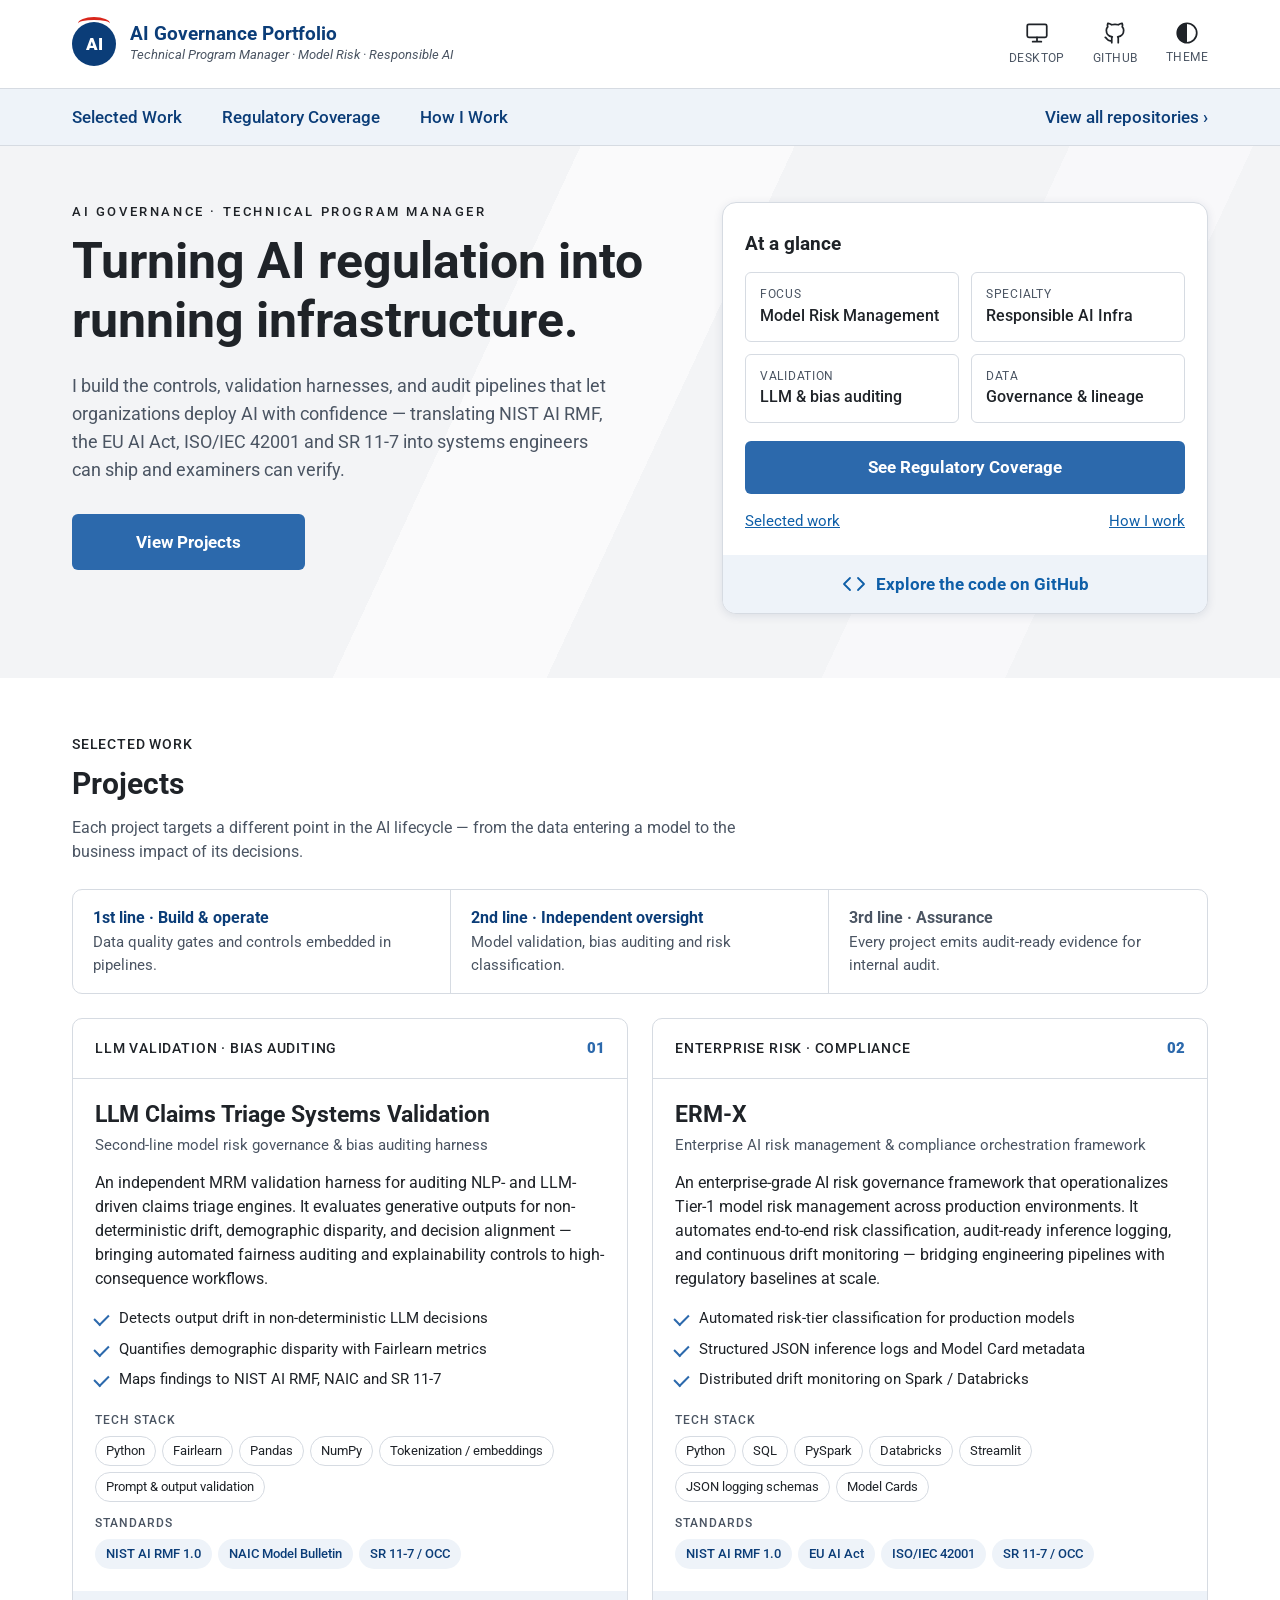
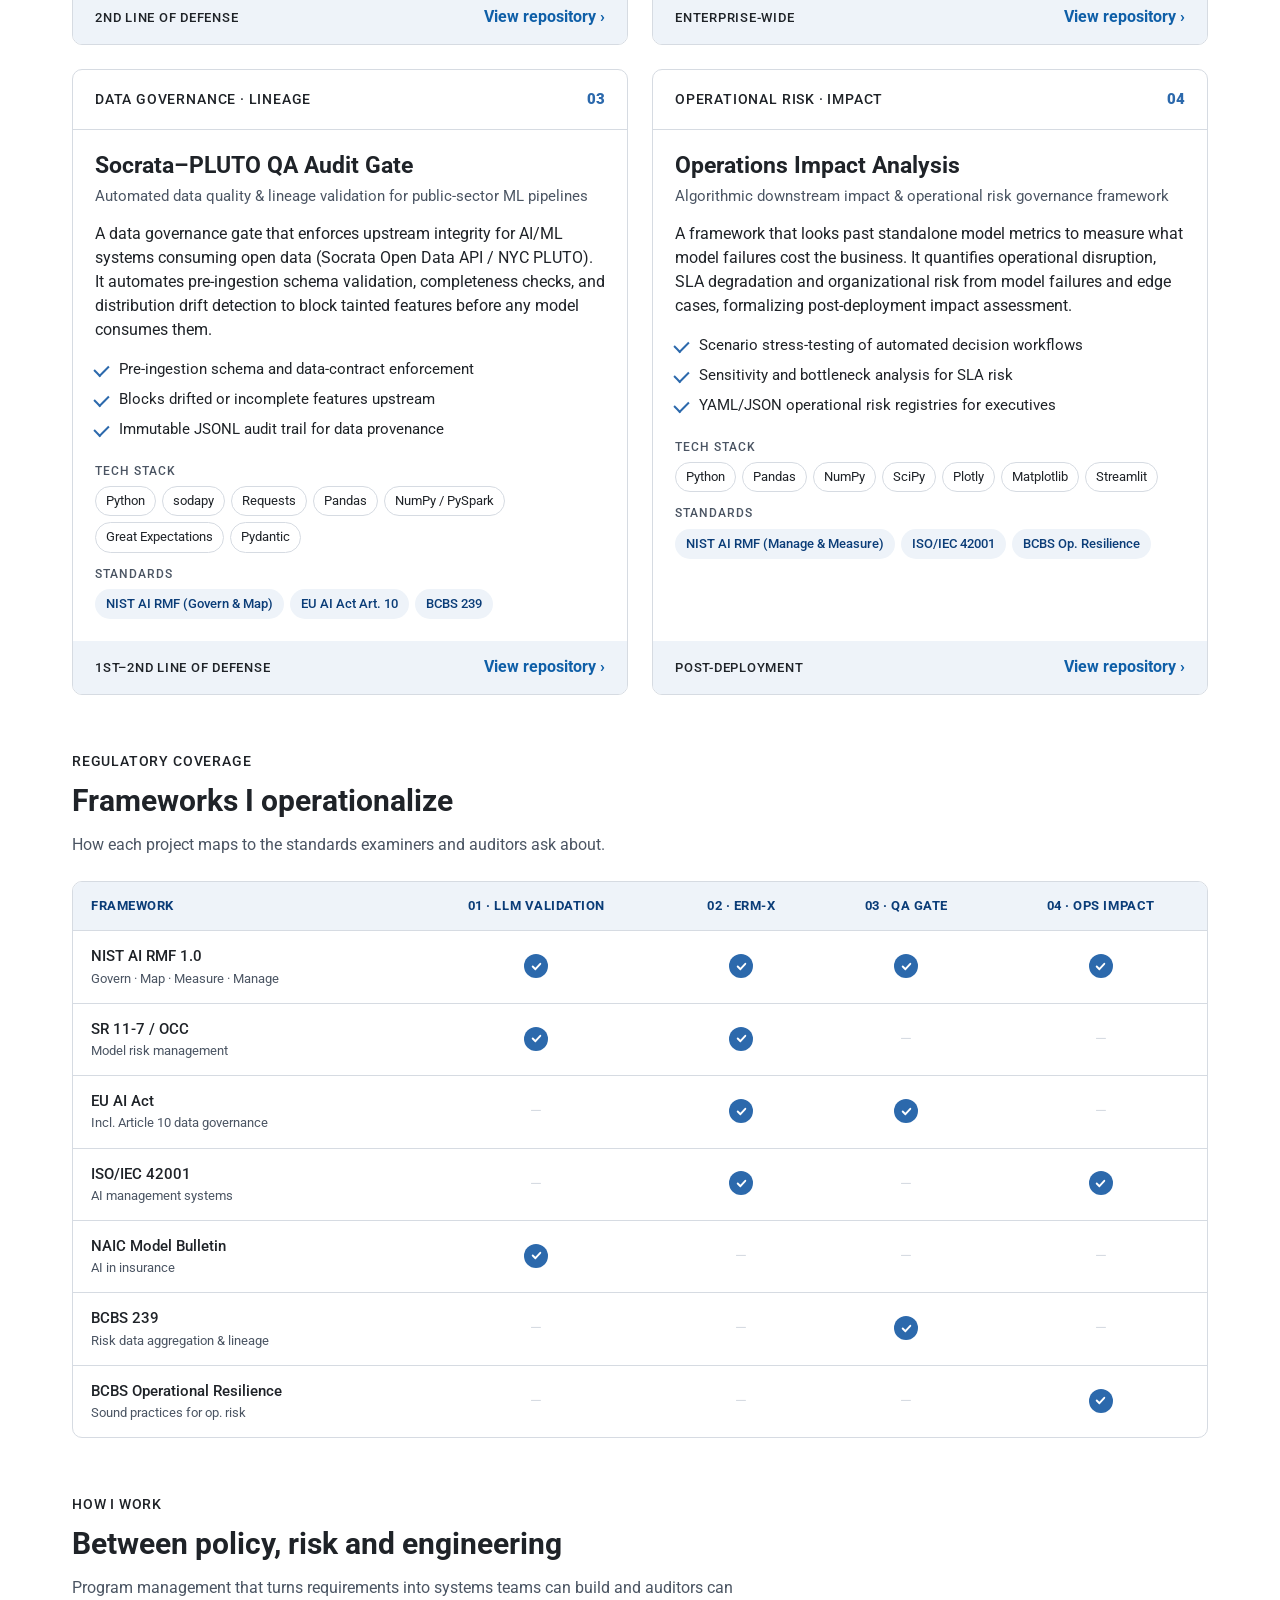
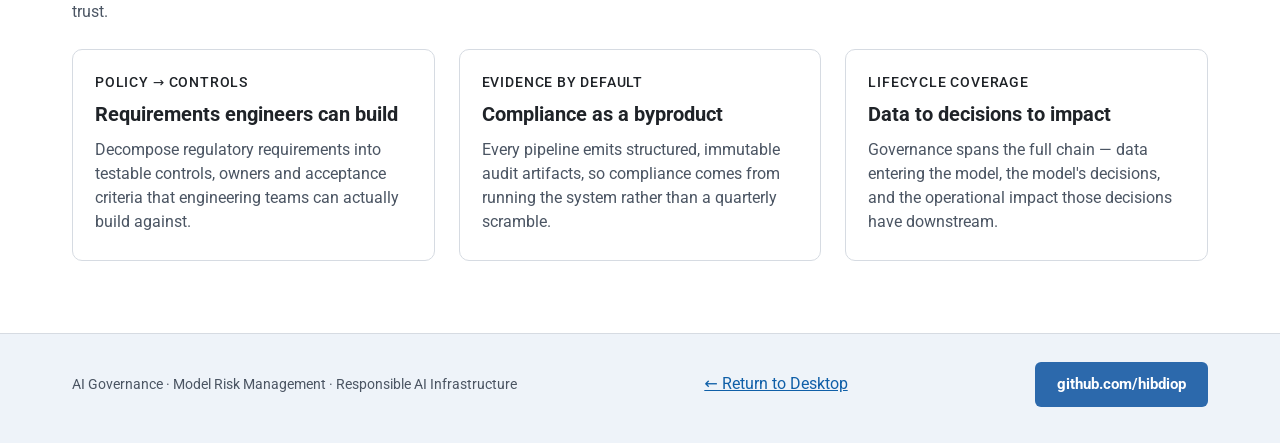
==== projects.html @ 86de0903 "Add projects page and Calendly desktop shortcuts" ====
<!doctype html>
<html lang="en">
<head>
<meta charset="utf-8">
<meta name="viewport" content="width=device-width, initial-scale=1">
<title>Bineta Diop | Project Portfolio</title>
<link rel="preconnect" href="https://fonts.googleapis.com">
<link href="https://fonts.googleapis.com/css2?family=Roboto:wght@400;500;700;900&display=swap" rel="stylesheet">
<style>
:root{
  --bg:#ffffff; --band:#eef3f9; --hero:#f3f4f6; --surface:#ffffff; --tint:#eef3f9;
  --ink:#1f2328; --muted:#4b5563; --line:#d6dbe2;
  --brand:#0b3d78; --link:#0f5fa8; --btn:#2c69ac; --btn-hover:#255a94; --accent:#d9261c;
  --shadow:0 2px 10px rgba(16,40,80,.10);
}
@media (prefers-color-scheme: dark){
  :root:not([data-theme="light"]){
    --bg:#0f141b; --band:#16202d; --hero:#121922; --surface:#18212c; --tint:#1c2836;
    --ink:#e8edf3; --muted:#a3adba; --line:#2b3746;
    --brand:#9cc4f0; --link:#7fb6ee; --btn:#3d7fc4; --btn-hover:#4a8cd1; --accent:#ff6b5e;
    --shadow:0 2px 12px rgba(0,0,0,.4);
  }
}
:root[data-theme="dark"]{
  --bg:#0f141b; --band:#16202d; --hero:#121922; --surface:#18212c; --tint:#1c2836;
  --ink:#e8edf3; --muted:#a3adba; --line:#2b3746;
  --brand:#9cc4f0; --link:#7fb6ee; --btn:#3d7fc4; --btn-hover:#4a8cd1; --accent:#ff6b5e;
  --shadow:0 2px 12px rgba(0,0,0,.4);
}
*{box-sizing:border-box;margin:0;padding:0}
html{scroll-behavior:smooth}
body{background:var(--bg);color:var(--ink);font:16px/1.55 Roboto,system-ui,sans-serif;-webkit-font-smoothing:antialiased}
a{color:var(--link)}
.wrap{max-width:1200px;margin:0 auto;padding:0 32px}
@media(max-width:600px){.wrap{padding:0 16px}}

/* top header */
.top .wrap{display:flex;align-items:center;justify-content:space-between;height:88px;gap:16px}
.brand{display:flex;align-items:center;gap:14px;text-decoration:none;color:var(--brand)}
.mono{flex:none;width:44px;height:44px;border-radius:50%;background:var(--brand);color:var(--bg);display:grid;place-items:center;font-weight:900;font-size:17px;position:relative}
.mono::after{content:"";position:absolute;top:-5px;left:6px;right:6px;height:10px;border-top:3px solid var(--accent);border-radius:50% 50% 0 0}
.brand b{display:block;font-size:19px;font-weight:700;line-height:1.1}
.brand small{display:block;font-size:12.5px;color:var(--muted);font-style:italic}
.utils{display:flex;gap:28px}
.util{display:flex;flex-direction:column;align-items:center;gap:4px;font-size:11.5px;letter-spacing:.04em;text-transform:uppercase;color:var(--muted);text-decoration:none;background:none;border:0;font-family:inherit;cursor:pointer}
.util svg{width:26px;height:26px;stroke:var(--ink)}
@media(max-width:600px){.brand small{display:none}.brand b{font-size:16px}.utils{gap:16px}}

/* nav band */
.band{background:var(--band);border-top:1px solid var(--line);border-bottom:1px solid var(--line);position:sticky;top:0;z-index:10}
.band .wrap{display:flex;align-items:center;justify-content:space-between;height:56px;gap:20px}
.band ul{list-style:none;display:flex;gap:40px;overflow-x:auto;scrollbar-width:none}
.band a{color:var(--brand);text-decoration:none;font-weight:500;font-size:17px;white-space:nowrap}
.band a:hover{text-decoration:underline}
@media(max-width:760px){.band ul{gap:22px}.band a{font-size:15px}.band .cta{display:none}}

/* hero */
.hero{background:linear-gradient(115deg,transparent 0 38%,rgba(255,255,255,.55) 38% 52%,transparent 52% 70%,rgba(255,255,255,.4) 70% 82%,transparent 82%),var(--hero);padding:56px 0 64px}
:root[data-theme="dark"] .hero{background:var(--hero)}
@media (prefers-color-scheme: dark){:root:not([data-theme="light"]) .hero{background:var(--hero)}}
.hero .wrap{display:grid;grid-template-columns:1.1fr .9fr;gap:56px;align-items:start}
.kicker{font-size:13px;letter-spacing:.2em;text-transform:uppercase;font-weight:500}
h1{font-size:clamp(34px,4.6vw,50px);font-weight:700;line-height:1.18;margin:10px 0 22px}
.hero p.lede{font-size:18px;color:var(--muted);max-width:540px}
.btn{display:inline-flex;align-items:center;justify-content:center;gap:8px;background:var(--btn);color:#fff;font-weight:700;font-size:17px;padding:15px 64px;border-radius:6px;text-decoration:none;margin-top:30px;transition:background .2s}
.btn:hover{background:var(--btn-hover)}
.btn.sm{padding:11px 22px;font-size:15px;margin-top:0}

.panel{background:var(--surface);border-radius:14px;box-shadow:var(--shadow);overflow:hidden;border:1px solid var(--line)}
.panel .in{padding:26px 22px 22px}
.panel h2{font-size:19px;font-weight:700;margin-bottom:14px}
.fields{display:grid;grid-template-columns:1fr 1fr;gap:12px}
.field{border:1px solid var(--line);border-radius:6px;padding:12px 14px}
.field span{display:block;font-size:12px;color:var(--muted);text-transform:uppercase;letter-spacing:.06em}
.field b{font-size:16px;font-weight:500}
.panel .btn{width:100%;margin-top:18px;padding:13px}
.panel .links{display:flex;justify-content:space-between;flex-wrap:wrap;gap:8px;margin-top:16px;font-size:15px}
.panel .strip{background:var(--tint);padding:16px;display:flex;align-items:center;justify-content:center;gap:10px;font-weight:700;color:var(--link);text-decoration:none;font-size:17px}
.panel .strip svg{width:24px;height:24px;stroke:currentColor}
@media(max-width:900px){.hero .wrap{grid-template-columns:1fr}.panel{display:none}}
@media(max-width:480px){.fields{grid-template-columns:1fr}.btn{padding:15px 32px}}

/* sections */
section{padding:56px 0 0}
.box{background:var(--surface);border:1px solid var(--line);border-radius:10px}
.label{font-size:13.5px;letter-spacing:.06em;text-transform:uppercase;font-weight:500;color:var(--ink)}
.sec-title{font-size:30px;font-weight:700;margin:6px 0 8px}
.sec-sub{color:var(--muted);margin-bottom:24px;max-width:680px}

/* lines of defense */
.lod{display:grid;grid-template-columns:repeat(3,1fr);margin-bottom:24px;overflow:hidden}
.lod div{padding:16px 20px;font-size:14.5px;color:var(--muted);border-right:1px solid var(--line)}
.lod div:last-child{border-right:0}
.lod strong{display:block;color:var(--brand);font-size:15.5px;margin-bottom:2px}
.lod .off strong{color:var(--muted)}
@media(max-width:760px){.lod{grid-template-columns:1fr}.lod div{border-right:0;border-bottom:1px solid var(--line)}.lod div:last-child{border-bottom:0}}

/* projects */
.projects{display:grid;grid-template-columns:repeat(2,1fr);gap:24px}
.proj{display:flex;flex-direction:column;overflow:hidden}
.proj header{padding:18px 22px;border-bottom:1px solid var(--line);display:flex;justify-content:space-between;align-items:center;gap:12px}
.proj header .num{font-weight:900;color:var(--btn);font-size:15px}
.proj .in{padding:22px;flex:1}
.proj h3{font-size:23px;font-weight:700;line-height:1.25}
.proj .sub{color:var(--muted);font-size:15px;margin:4px 0 14px}
.proj p.desc{font-size:15.5px}
.proj ul{list-style:none;margin:16px 0 0;display:grid;gap:7px}
.proj li{font-size:15px;padding-left:24px;position:relative}
.proj li::before{content:"";position:absolute;left:2px;top:4px;width:7px;height:12px;border:solid var(--btn);border-width:0 2.5px 2.5px 0;transform:rotate(45deg)}
.meta{margin-top:20px;display:grid;gap:12px}
.meta h4{font-size:12px;letter-spacing:.08em;text-transform:uppercase;color:var(--muted);margin-bottom:6px;font-weight:500}
.tags{display:flex;flex-wrap:wrap;gap:6px}
.tag{font-size:13px;padding:4px 10px;border-radius:999px;border:1px solid var(--line)}
.tag.reg{background:var(--tint);border-color:transparent;color:var(--brand);font-weight:500}
.proj footer{background:var(--tint);padding:14px 22px;display:flex;justify-content:space-between;align-items:center;gap:12px;flex-wrap:wrap}
.proj footer .label{font-size:12.5px}
.proj footer a{font-weight:700;text-decoration:none}
.proj footer a:hover{text-decoration:underline}
@media(max-width:860px){.projects{grid-template-columns:1fr}}

/* coverage */
.matrix{overflow-x:auto}
table{width:100%;border-collapse:collapse;font-size:15px;min-width:660px}
th,td{padding:14px 18px;text-align:center;border-bottom:1px solid var(--line)}
th:first-child,td:first-child{text-align:left}
thead th{background:var(--tint);font-size:13px;letter-spacing:.04em;text-transform:uppercase;color:var(--brand);font-weight:700}
tbody tr:last-child td{border-bottom:0}
td:first-child{font-weight:500}
td small{display:block;color:var(--muted);font-weight:400;font-size:13px}
.chk{display:inline-grid;place-items:center;width:24px;height:24px;border-radius:50%;background:var(--btn)}
.chk svg{width:13px;height:13px;stroke:#fff}
.no{color:var(--line)}

/* approach */
.three{display:grid;grid-template-columns:repeat(3,1fr);gap:24px}
.three .box{padding:22px 22px 26px}
.three h3{font-size:20px;font-weight:700;margin:6px 0 8px}
.three p{color:var(--muted);font-size:15.5px}
@media(max-width:860px){.three{grid-template-columns:1fr}}

.foot{margin-top:72px;border-top:1px solid var(--line);background:var(--band)}
.foot .wrap{display:flex;justify-content:space-between;align-items:center;flex-wrap:wrap;gap:16px;padding-top:28px;padding-bottom:36px}
.foot p{color:var(--muted);font-size:14px}
</style>
</head>
<body>

<div class="top" id="top">
  <div class="wrap">
    <a class="brand" href="#top">
      <span class="mono">AI</span>
      <span><b>AI Governance Portfolio</b><small>Technical Program Manager · Model Risk · Responsible AI</small></span>
    </a>
    <div class="utils">
      <a class="util" href="./">
        <svg viewBox="0 0 24 24" fill="none" stroke-width="1.6" stroke-linecap="round" stroke-linejoin="round"><rect x="3" y="4" width="18" height="12" rx="1.5"/><path d="M8 20h8M12 16v4"/></svg>Desktop</a>
      <a class="util" href="https://github.com/hibdiop" target="_blank" rel="noopener">
        <svg viewBox="0 0 24 24" fill="none" stroke-width="1.6" stroke-linecap="round" stroke-linejoin="round"><path d="M9 19c-4.3 1.4-4.3-2.5-6-3m12 5v-3.5c0-1 .1-1.4-.5-2 2.8-.3 5.5-1.4 5.5-6a4.6 4.6 0 0 0-1.3-3.2 4.2 4.2 0 0 0-.1-3.2s-1.1-.3-3.5 1.3a12.3 12.3 0 0 0-6.2 0C6.5 2.8 5.4 3.1 5.4 3.1a4.2 4.2 0 0 0-.1 3.2A4.6 4.6 0 0 0 4 9.5c0 4.6 2.7 5.7 5.5 6-.6.6-.6 1.2-.5 2V21"/></svg>GitHub</a>
      <button class="util" id="themeBtn" aria-label="Toggle theme">
        <svg viewBox="0 0 24 24" fill="none" stroke-width="1.6"><circle cx="12" cy="12" r="9"/><path d="M12 3a9 9 0 0 0 0 18z" fill="var(--ink)" stroke="none"/></svg>Theme</button>
    </div>
  </div>
</div>

<nav class="band">
  <div class="wrap">
    <ul>
      <li><a href="#projects">Selected Work</a></li>
      <li><a href="#coverage">Regulatory Coverage</a></li>
      <li><a href="#approach">How I Work</a></li>
    </ul>
    <a class="cta" href="https://github.com/hibdiop" target="_blank" rel="noopener">View all repositories ›</a>
  </div>
</nav>

<div class="hero">
  <div class="wrap">
    <div>
      <div class="kicker">AI Governance · Technical Program Manager</div>
      <h1>Turning AI regulation into running infrastructure.</h1>
      <p class="lede">I build the controls, validation harnesses, and audit pipelines that let organizations deploy AI with confidence — translating NIST AI RMF, the EU AI Act, ISO/IEC 42001 and SR 11-7 into systems engineers can ship and examiners can verify.</p>
      <a class="btn" href="#projects">View Projects</a>
    </div>

    <aside class="panel">
      <div class="in">
        <h2>At a glance</h2>
        <div class="fields">
          <div class="field"><span>Focus</span><b>Model Risk Management</b></div>
          <div class="field"><span>Specialty</span><b>Responsible AI Infra</b></div>
          <div class="field"><span>Validation</span><b>LLM &amp; bias auditing</b></div>
          <div class="field"><span>Data</span><b>Governance &amp; lineage</b></div>
        </div>
        <a class="btn" href="#coverage">See Regulatory Coverage</a>
        <div class="links"><a href="#projects">Selected work</a><a href="#approach">How I work</a></div>
      </div>
      <a class="strip" href="https://github.com/hibdiop" target="_blank" rel="noopener">
        <svg viewBox="0 0 24 24" fill="none" stroke-width="1.8" stroke-linecap="round" stroke-linejoin="round"><path d="m16 18 6-6-6-6M8 6l-6 6 6 6"/></svg>Explore the code on GitHub</a>
    </aside>
  </div>
</div>

<section id="projects">
  <div class="wrap">
    <div class="label">Selected Work</div>
    <h2 class="sec-title">Projects</h2>
    <p class="sec-sub">Each project targets a different point in the AI lifecycle — from the data entering a model to the business impact of its decisions.</p>

    <div class="box lod">
      <div><strong>1st line · Build &amp; operate</strong>Data quality gates and controls embedded in pipelines.</div>
      <div><strong>2nd line · Independent oversight</strong>Model validation, bias auditing and risk classification.</div>
      <div class="off"><strong>3rd line · Assurance</strong>Every project emits audit-ready evidence for internal audit.</div>
    </div>

    <div class="projects">

      <article class="box proj">
        <header><span class="label">LLM Validation · Bias Auditing</span><span class="num">01</span></header>
        <div class="in">
          <h3>LLM Claims Triage Systems Validation</h3>
          <div class="sub">Second-line model risk governance &amp; bias auditing harness</div>
          <p class="desc">An independent MRM validation harness for auditing NLP- and LLM-driven claims triage engines. It evaluates generative outputs for non-deterministic drift, demographic disparity, and decision alignment — bringing automated fairness auditing and explainability controls to high-consequence workflows.</p>
          <ul>
            <li>Detects output drift in non-deterministic LLM decisions</li>
            <li>Quantifies demographic disparity with Fairlearn metrics</li>
            <li>Maps findings to NIST AI RMF, NAIC and SR 11-7</li>
          </ul>
          <div class="meta">
            <div><h4>Tech stack</h4><div class="tags"><span class="tag">Python</span><span class="tag">Fairlearn</span><span class="tag">Pandas</span><span class="tag">NumPy</span><span class="tag">Tokenization / embeddings</span><span class="tag">Prompt &amp; output validation</span></div></div>
            <div><h4>Standards</h4><div class="tags"><span class="tag reg">NIST AI RMF 1.0</span><span class="tag reg">NAIC Model Bulletin</span><span class="tag reg">SR 11-7 / OCC</span></div></div>
          </div>
        </div>
        <footer><span class="label">2nd line of defense</span><a href="https://github.com/hibdiop/LLM-Claims-Traige-Sytems-Validation" target="_blank" rel="noopener">View repository ›</a></footer>
      </article>

      <article class="box proj">
        <header><span class="label">Enterprise Risk · Compliance</span><span class="num">02</span></header>
        <div class="in">
          <h3>ERM-X</h3>
          <div class="sub">Enterprise AI risk management &amp; compliance orchestration framework</div>
          <p class="desc">An enterprise-grade AI risk governance framework that operationalizes Tier-1 model risk management across production environments. It automates end-to-end risk classification, audit-ready inference logging, and continuous drift monitoring — bridging engineering pipelines with regulatory baselines at scale.</p>
          <ul>
            <li>Automated risk-tier classification for production models</li>
            <li>Structured JSON inference logs and Model Card metadata</li>
            <li>Distributed drift monitoring on Spark / Databricks</li>
          </ul>
          <div class="meta">
            <div><h4>Tech stack</h4><div class="tags"><span class="tag">Python</span><span class="tag">SQL</span><span class="tag">PySpark</span><span class="tag">Databricks</span><span class="tag">Streamlit</span><span class="tag">JSON logging schemas</span><span class="tag">Model Cards</span></div></div>
            <div><h4>Standards</h4><div class="tags"><span class="tag reg">NIST AI RMF 1.0</span><span class="tag reg">EU AI Act</span><span class="tag reg">ISO/IEC 42001</span><span class="tag reg">SR 11-7 / OCC</span></div></div>
          </div>
        </div>
        <footer><span class="label">Enterprise-wide</span><a href="https://github.com/hibdiop/erm-x" target="_blank" rel="noopener">View repository ›</a></footer>
      </article>

      <article class="box proj">
        <header><span class="label">Data Governance · Lineage</span><span class="num">03</span></header>
        <div class="in">
          <h3>Socrata–PLUTO QA Audit Gate</h3>
          <div class="sub">Automated data quality &amp; lineage validation for public-sector ML pipelines</div>
          <p class="desc">A data governance gate that enforces upstream integrity for AI/ML systems consuming open data (Socrata Open Data API / NYC PLUTO). It automates pre-ingestion schema validation, completeness checks, and distribution drift detection to block tainted features before any model consumes them.</p>
          <ul>
            <li>Pre-ingestion schema and data-contract enforcement</li>
            <li>Blocks drifted or incomplete features upstream</li>
            <li>Immutable JSONL audit trail for data provenance</li>
          </ul>
          <div class="meta">
            <div><h4>Tech stack</h4><div class="tags"><span class="tag">Python</span><span class="tag">sodapy</span><span class="tag">Requests</span><span class="tag">Pandas</span><span class="tag">NumPy / PySpark</span><span class="tag">Great Expectations</span><span class="tag">Pydantic</span></div></div>
            <div><h4>Standards</h4><div class="tags"><span class="tag reg">NIST AI RMF (Govern &amp; Map)</span><span class="tag reg">EU AI Act Art. 10</span><span class="tag reg">BCBS 239</span></div></div>
          </div>
        </div>
        <footer><span class="label">1st–2nd line of defense</span><a href="https://github.com/hibdiop/Socrata_Pluto_QA-Audit_Gate" target="_blank" rel="noopener">View repository ›</a></footer>
      </article>

      <article class="box proj">
        <header><span class="label">Operational Risk · Impact</span><span class="num">04</span></header>
        <div class="in">
          <h3>Operations Impact Analysis</h3>
          <div class="sub">Algorithmic downstream impact &amp; operational risk governance framework</div>
          <p class="desc">A framework that looks past standalone model metrics to measure what model failures cost the business. It quantifies operational disruption, SLA degradation and organizational risk from model failures and edge cases, formalizing post-deployment impact assessment.</p>
          <ul>
            <li>Scenario stress-testing of automated decision workflows</li>
            <li>Sensitivity and bottleneck analysis for SLA risk</li>
            <li>YAML/JSON operational risk registries for executives</li>
          </ul>
          <div class="meta">
            <div><h4>Tech stack</h4><div class="tags"><span class="tag">Python</span><span class="tag">Pandas</span><span class="tag">NumPy</span><span class="tag">SciPy</span><span class="tag">Plotly</span><span class="tag">Matplotlib</span><span class="tag">Streamlit</span></div></div>
            <div><h4>Standards</h4><div class="tags"><span class="tag reg">NIST AI RMF (Manage &amp; Measure)</span><span class="tag reg">ISO/IEC 42001</span><span class="tag reg">BCBS Op. Resilience</span></div></div>
          </div>
        </div>
        <footer><span class="label">Post-deployment</span><a href="https://github.com/hibdiop/Operations-Impact-Analysis" target="_blank" rel="noopener">View repository ›</a></footer>
      </article>

    </div>
  </div>
</section>

<section id="coverage">
  <div class="wrap">
    <div class="label">Regulatory Coverage</div>
    <h2 class="sec-title">Frameworks I operationalize</h2>
    <p class="sec-sub">How each project maps to the standards examiners and auditors ask about.</p>
    <div class="box matrix">
      <table>
        <thead><tr><th>Framework</th><th>01 · LLM Validation</th><th>02 · ERM-X</th><th>03 · QA Gate</th><th>04 · Ops Impact</th></tr></thead>
        <tbody id="mx"></tbody>
      </table>
    </div>
  </div>
</section>

<section id="approach">
  <div class="wrap">
    <div class="label">How I Work</div>
    <h2 class="sec-title">Between policy, risk and engineering</h2>
    <p class="sec-sub">Program management that turns requirements into systems teams can build and auditors can trust.</p>
    <div class="three">
      <div class="box"><div class="label">Policy → Controls</div><h3>Requirements engineers can build</h3><p>Decompose regulatory requirements into testable controls, owners and acceptance criteria that engineering teams can actually build against.</p></div>
      <div class="box"><div class="label">Evidence by Default</div><h3>Compliance as a byproduct</h3><p>Every pipeline emits structured, immutable audit artifacts, so compliance comes from running the system rather than a quarterly scramble.</p></div>
      <div class="box"><div class="label">Lifecycle Coverage</div><h3>Data to decisions to impact</h3><p>Governance spans the full chain — data entering the model, the model's decisions, and the operational impact those decisions have downstream.</p></div>
    </div>
  </div>
</section>

<div class="foot">
  <div class="wrap">
    <p>AI Governance · Model Risk Management · Responsible AI Infrastructure</p>
    <a href="./">← Return to Desktop</a>
    <a class="btn sm" href="https://github.com/hibdiop" target="_blank" rel="noopener">github.com/hibdiop</a>
  </div>
</div>

<script>
(function(){
  var rows=[
    ["NIST AI RMF 1.0","Govern · Map · Measure · Manage",[1,1,1,1]],
    ["SR 11-7 / OCC","Model risk management",[1,1,0,0]],
    ["EU AI Act","Incl. Article 10 data governance",[0,1,1,0]],
    ["ISO/IEC 42001","AI management systems",[0,1,0,1]],
    ["NAIC Model Bulletin","AI in insurance",[1,0,0,0]],
    ["BCBS 239","Risk data aggregation &amp; lineage",[0,0,1,0]],
    ["BCBS Operational Resilience","Sound practices for op. risk",[0,0,0,1]]
  ];
  var ck='<span class="chk" aria-label="covered"><svg viewBox="0 0 24 24" fill="none" stroke-width="3.5" stroke-linecap="round" stroke-linejoin="round"><path d="m5 12 5 5 9-10"/></svg></span>';
  document.getElementById('mx').innerHTML=rows.map(function(r){
    return '<tr><td>'+r[0]+'<small>'+r[1]+'</small></td>'+
      r[2].map(function(v){return '<td>'+(v?ck:'<span class="no">—</span>')+'</td>'}).join('')+'</tr>';
  }).join('');

  var root=document.documentElement, btn=document.getElementById('themeBtn');
  try{var s=localStorage.getItem('theme'); if(s) root.setAttribute('data-theme',s);}catch(e){}
  btn.addEventListener('click',function(){
    var cur=root.getAttribute('data-theme') || (matchMedia('(prefers-color-scheme: dark)').matches?'dark':'light');
    var next=cur==='dark'?'light':'dark';
    root.setAttribute('data-theme',next);
    try{localStorage.setItem('theme',next);}catch(e){}
  });
})();
</script>
</body>
</html>
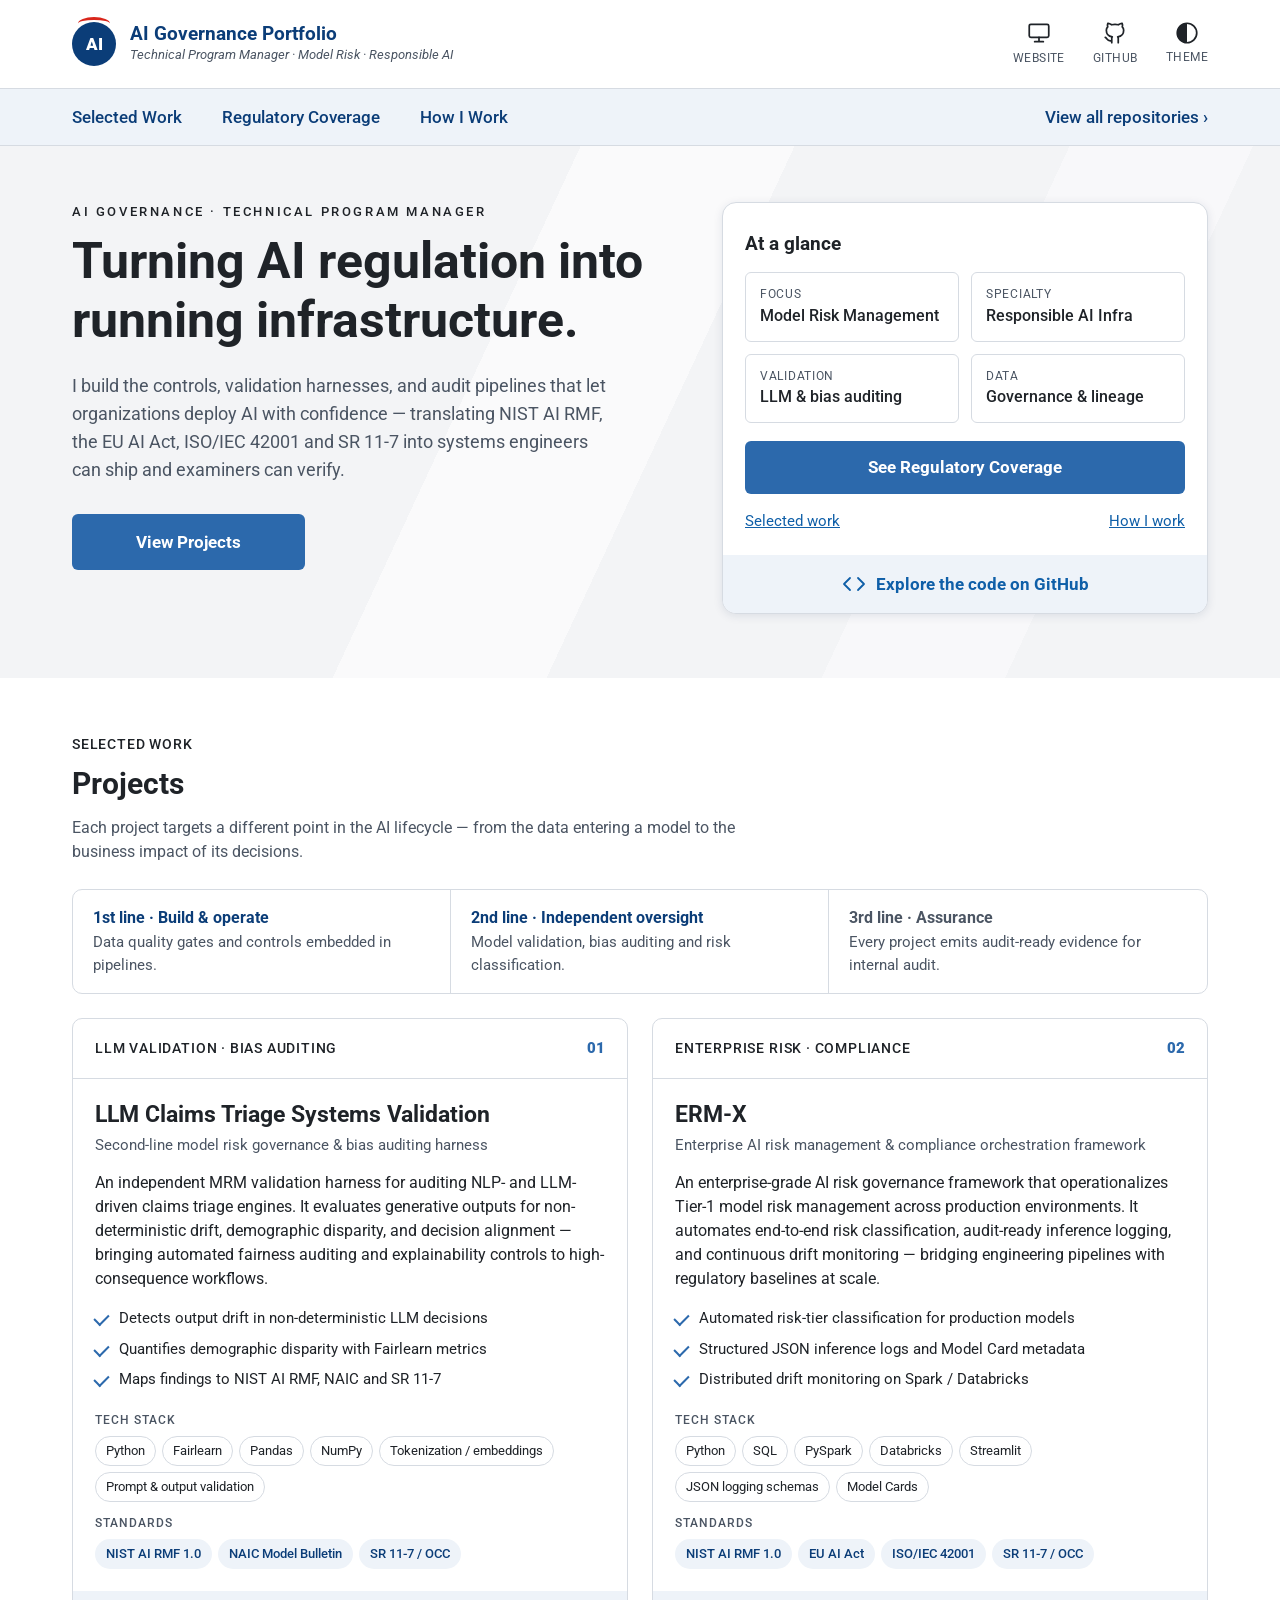
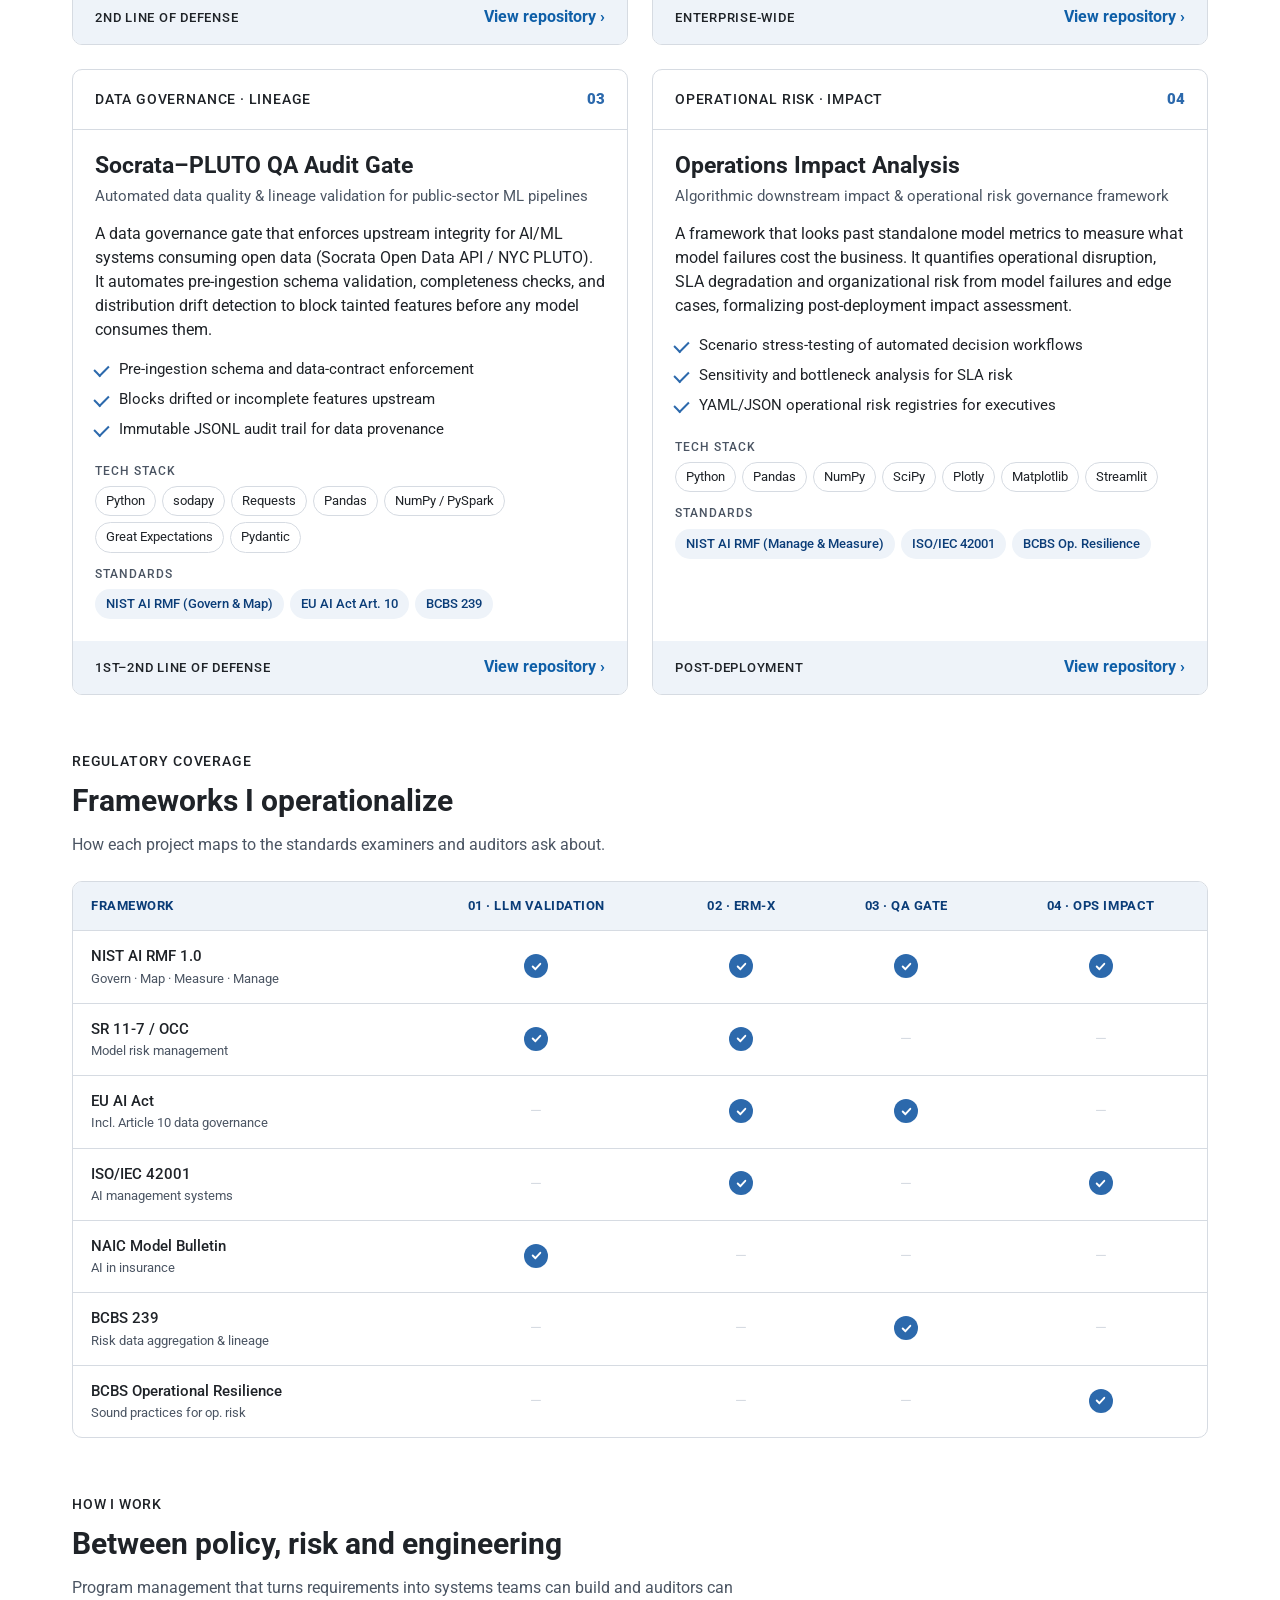
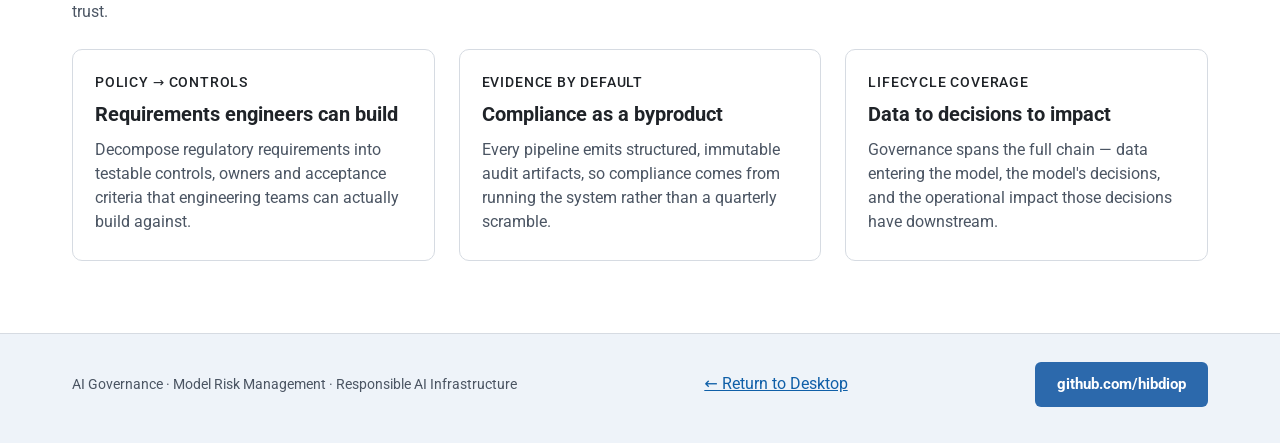
==== commit 1db25219: "Update utility links in projects.html" ====
--- a/projects.html
+++ b/projects.html
@@ -153,7 +153,7 @@
     </a>
     <div class="utils">
       <a class="util" href="./">
-        <svg viewBox="0 0 24 24" fill="none" stroke-width="1.6" stroke-linecap="round" stroke-linejoin="round"><rect x="3" y="4" width="18" height="12" rx="1.5"/><path d="M8 20h8M12 16v4"/></svg>Desktop</a>
+        <svg viewBox="0 0 24 24" fill="none" stroke-width="1.6" stroke-linecap="round" stroke-linejoin="round"><rect x="3" y="4" width="18" height="12" rx="1.5"/><path d="M8 20h8M12 16v4"/></svg>Website</a>
       <a class="util" href="https://github.com/hibdiop" target="_blank" rel="noopener">
         <svg viewBox="0 0 24 24" fill="none" stroke-width="1.6" stroke-linecap="round" stroke-linejoin="round"><path d="M9 19c-4.3 1.4-4.3-2.5-6-3m12 5v-3.5c0-1 .1-1.4-.5-2 2.8-.3 5.5-1.4 5.5-6a4.6 4.6 0 0 0-1.3-3.2 4.2 4.2 0 0 0-.1-3.2s-1.1-.3-3.5 1.3a12.3 12.3 0 0 0-6.2 0C6.5 2.8 5.4 3.1 5.4 3.1a4.2 4.2 0 0 0-.1 3.2A4.6 4.6 0 0 0 4 9.5c0 4.6 2.7 5.7 5.5 6-.6.6-.6 1.2-.5 2V21"/></svg>GitHub</a>
       <button class="util" id="themeBtn" aria-label="Toggle theme">
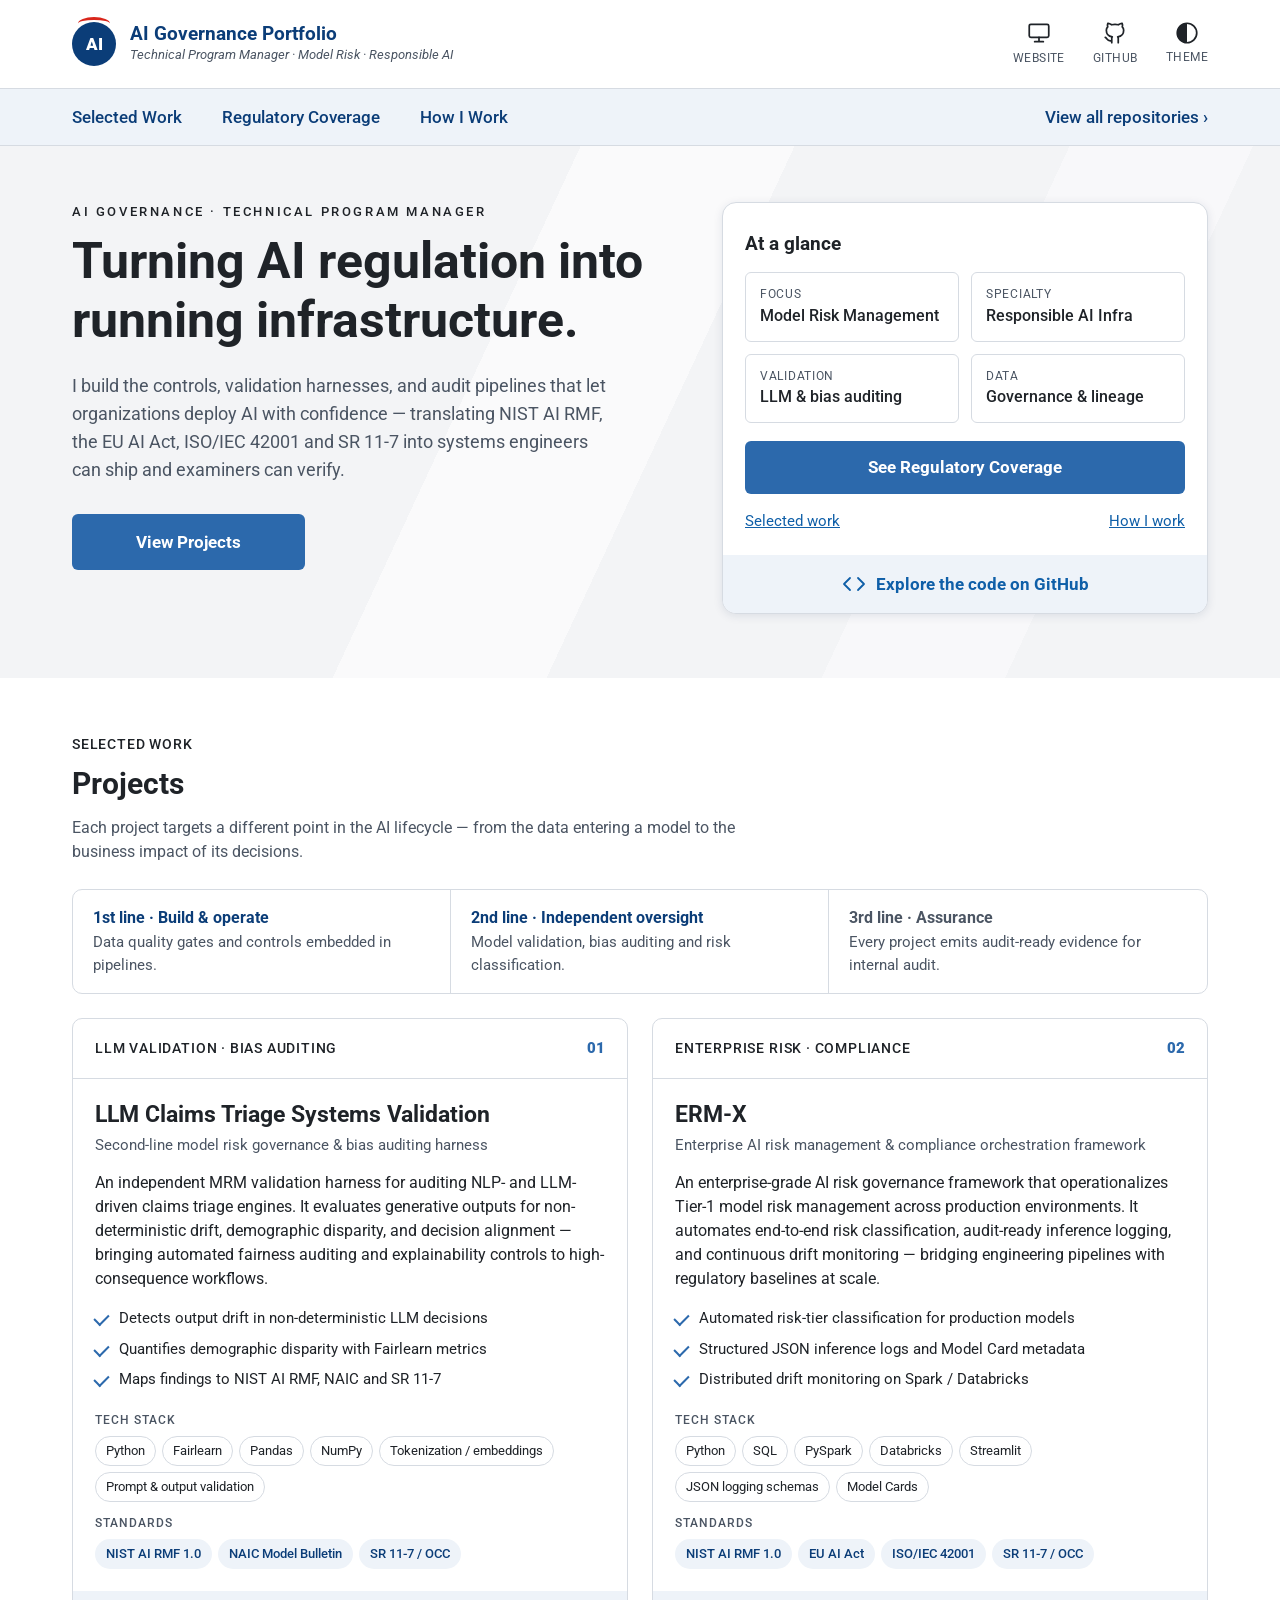
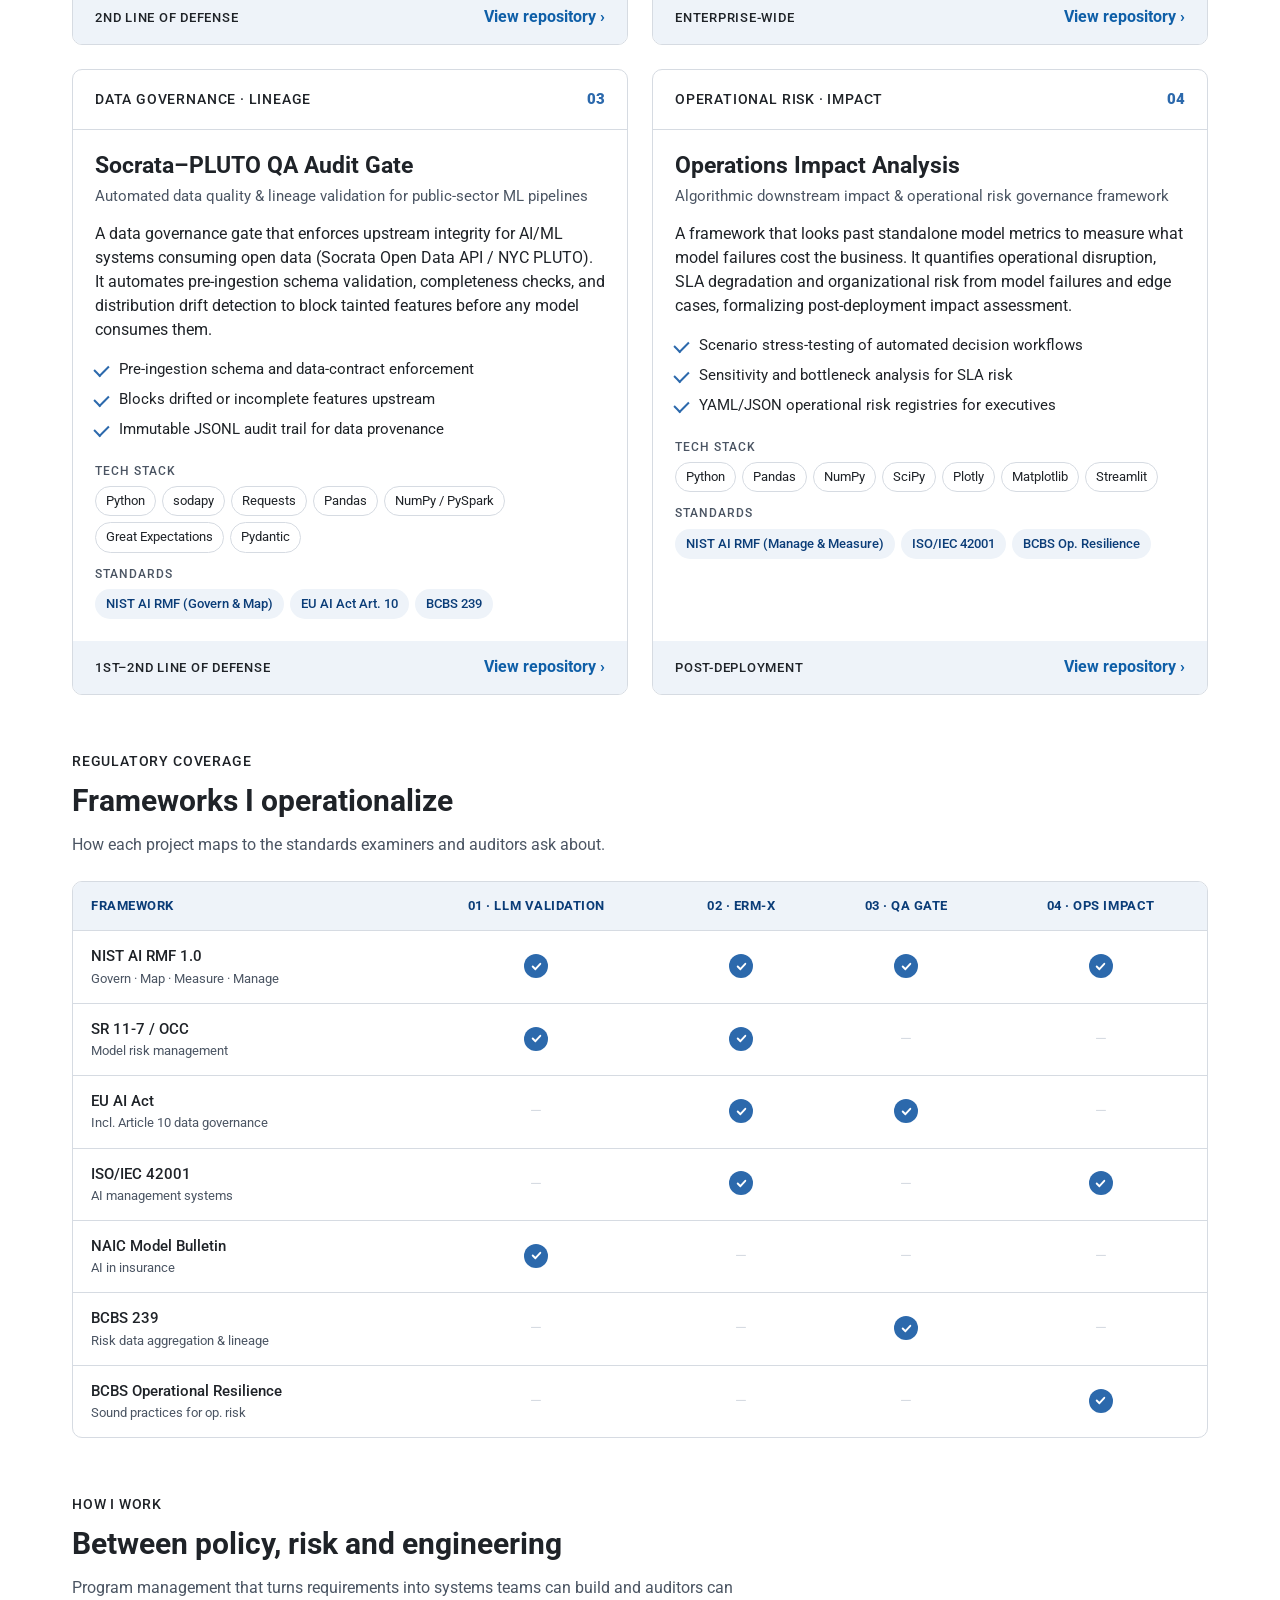
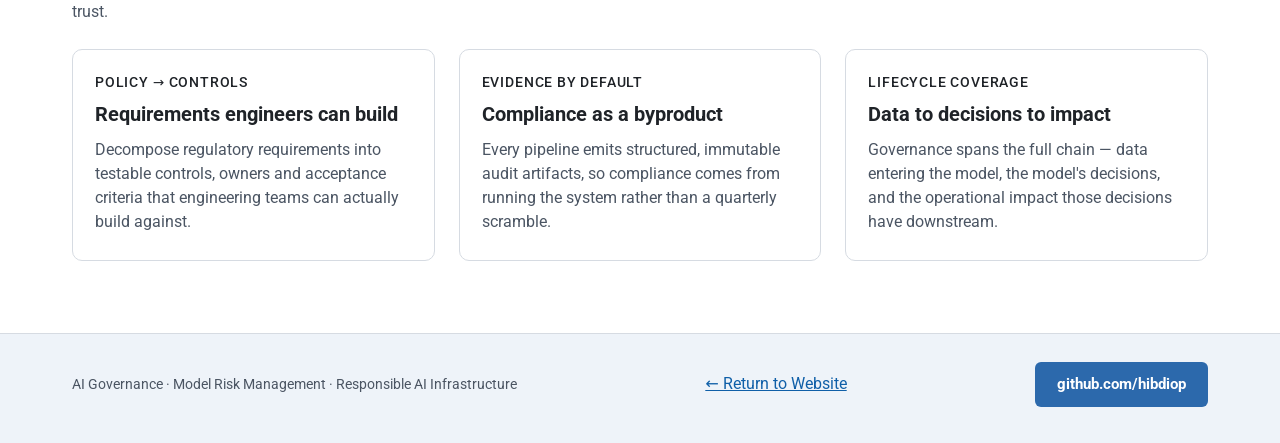
==== commit 46dd0389: "Change link text from 'Return to Desktop' to 'Return to Website'" ====
--- a/projects.html
+++ b/projects.html
@@ -324,7 +324,7 @@
 <div class="foot">
   <div class="wrap">
     <p>AI Governance · Model Risk Management · Responsible AI Infrastructure</p>
-    <a href="./">← Return to Desktop</a>
+    <a href="./">← Return to Website</a>
     <a class="btn sm" href="https://github.com/hibdiop" target="_blank" rel="noopener">github.com/hibdiop</a>
   </div>
 </div>
